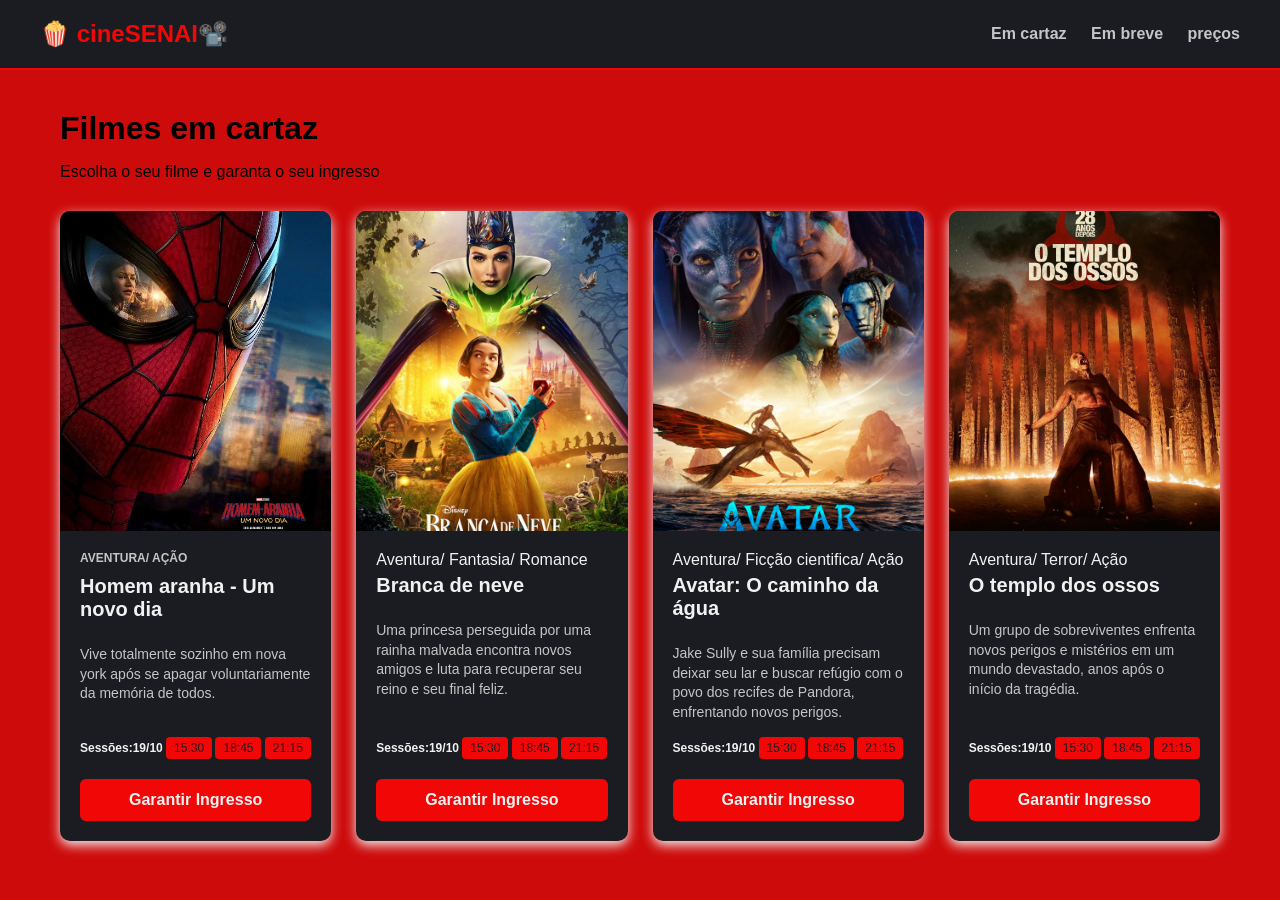
==== index.html @ 5ab1edb9 "meu primeiro commit" ====
<!DOCTYPE html>
<html lang="pt-BR">
<head>
    <meta charset="UTF-8">
    <meta name="viewport" content="width=device-width, initial-scale=1.0">
    <title>CineSENAI -Filmes em cartaz</title>
    <link rel="stylesheet" href="style.css">
</head>
<body>
    <header class="cabecalho">
        <div class = "logo"> 🍿 cineSENAI📽️</div> 
        <nav class= "menu">
            <a href="">Em cartaz</a>
            <a href="">Em breve</a>
            <a href="">preços</a>
        </nav>
    </header>    

    <main class="container">
        <h1 class="titulo-secao"> Filmes em cartaz</h1>
        <p class= "subtitulo">Escolha o seu filme e garanta o seu ingresso</p>

        <section class="grade-filmes">
            <article class="card-filme">
             <img class= "poster" src="images.jpg" alt="Poster homem aranha">
             <div class="conteudo-filme">
                <span class= "genero"> Aventura/ Ação</span>
                <h2 class="nome-filme">Homem aranha - Um novo dia</h2>
                <p class="sinopse">Vive totalmente sozinho em nova york após se apagar voluntariamente da memória de todos. </p>

                <div class="sessoes">
                    <strong>Sessões:19/10</strong>
                    <span class="horario">15:30</span>
                    <span class="horario">18:45</span>
                    <span class="horario">21:15</span>
                </div>

                <a href="#" class="Botao-comprar">Garantir Ingresso</a>

             </div>
            </article>

           

            <article class="card-filme">
             <img class= "poster" src="branca_neve.jpeg" alt="Poster Branca de neve">
             <div class="conteudo-filme">
                <span clas="genero"> Aventura/ Fantasia/ Romance</span>
                <h2 class="nome-filme">Branca de neve</h2>
                <p class="sinopse">Uma princesa perseguida por uma rainha malvada encontra novos amigos e luta para recuperar seu reino e seu final feliz. </p>

                <div class="sessoes">
                    <strong>Sessões:19/10</strong>
                    <span class="horario">15:30</span>
                    <span class="horario">18:45</span>
                    <span class="horario">21:15</span>
                </div>

                <a href="#" class="Botao-comprar">Garantir Ingresso</a>
             </div>
            </article>


            <article class="card-filme">
             <img class= "poster" src="imagem_avatar.jpg" alt="Poster Avatar">
             <div class="conteudo-filme">
                <span clas="genero"> Aventura/ Ficção cientifica/ Ação</span>
                <h2 class="nome-filme">Avatar: O caminho da água</h2>
                <p class="sinopse">Jake Sully e sua família precisam deixar seu lar e buscar refúgio com o povo dos recifes de Pandora, enfrentando novos perigos. </p>

                <div class="sessoes">
                    <strong>Sessões:19/10</strong>
                    <span class="horario">15:30</span>
                    <span class="horario">18:45</span>
                    <span class="horario">21:15</span>
                </div>

                <a href="#" class="Botao-comprar">Garantir Ingresso</a>
             </div>
            </article>

            

             <article class="card-filme">
             <img class= "poster" src="templo_ossos.jpg" alt="Poster O templo dos ossos">
             <div class="conteudo-filme">
                <span clas="genero"> Aventura/ Terror/ Ação </span>
                <h2 class="nome-filme">O templo dos ossos</h2>
                <p class="sinopse">Um grupo de sobreviventes enfrenta novos perigos e mistérios em um mundo devastado, anos após o início da tragédia. </p>

                <div class="sessoes">
                    <strong>Sessões:19/10</strong>
                    <span class="horario">15:30</span>
                    <span class="horario">18:45</span>
                    <span class="horario">21:15</span>
                </div>

                <a href="#" class="Botao-comprar">Garantir Ingresso</a>
             </div>
            </article>

         </section>
 </main>
</body>
</html>
---- style.css ----
/*Formatação da minha pagina*/

*{
    box-sizing: border-box;
}

body{
    margin: 0;
    padding: 0;
    font-family: Arial, Helvetica, sans-serif;
    background-color: rgb(206, 11, 11);
    color: #f1f1f1;
}

.cabecalho{
    background-color: #1b1c22;
    padding: 20px 40px;
    display: flex;
    justify-content: space-between;
    align-items: center;
    border-bottom: 2px solid #f20707;
}

.logo{
    font-size: 24px;
    font-weight: bold;
    color: #f20707;
}
.menu a{
    color: #c5c5c5;
    text-decoration: none;
    margin-left: 20px;
    font-weight: bold;
    transition: color 0.3s ease;
}
.container{
    max-width: 1200px;  /*largura maxima da tela*/
    margin: 40px auto;  /*margem*/
    padding: 0 20px;
}

.titulo-secao{
    font-size: 32px;
    margin-bottom: 5px;
    color: black;
}

.subtitulo{
    color: black;
    margin-bottom: 30px;
}

.grade-filmes{ 
    display: grid; /**ORGANIZAR TODOS OS ELEMENTOS (FILHOS) EM LINHAS E COLUNAS*/
    grid-template-columns: repeat(auto-fit, minmax(260px, 1fr));
    gap: 25px;
}
.card-filme{
    background-color: #1b1c22;
    border-radius: 10px; /*ARREDONDA OS 4 CANTOS*/
    overflow: hidden; /*CORTAR E ESCONDER QUALQUER CONTEUDO QUE ULTRAPASSEM OS LIMITES*/
    box-shadow: 0 4px 12px #f1f1f1;
    display: flex;
    flex-direction: column; /*muda o eixp de alinhamento, fazendo com que os elementos filho fiquem um embaixo do outro*/
}

.card-filme:hover{
    transform: translateY(-8px); /*ELEVA O CARD PARA CIMA*/
    box-shadow: 0 10px 20px #1b1c22;
}
.poster{
    width: 100%;
    height: 320px;
    object-fit: cover; /*GARANTE QUE TODAS AS IMAGENS FIQUEM COM A ALTURA PERFEITA */
}
.conteudo-filme{
    padding: 20px;
    display: flex; /*LADO A LADO*/
    flex-direction: column;
    flex-grow: 1;  /*ESTICA VERTICALMENTE E EMPURRA O BOTÃO PARA A BASE*/
}

.genero{
    font-size: 12px;
    color: #c5c5c5;
    text-transform: uppercase;
    font-weight: bold;
    margin-bottom: 5px;
}
.nome-filme{
    font-size: 20px;
    margin: 5px 0 10px 0;
}

.sinopse{
    font-size: 14px;
    color: #c5c5c5;
    line-height: 1.4;
    margin-bottom: 15px;
    flex-grow: 1;
}
.sessoes{
    font-size: 12px;
    margin-bottom: 20px;
}
.horario{
    display: inline-block;
    background-color: #f20707;
    padding: 4px 8px;
    border-radius: 4px;
    color: #1b1c22;
    
}
.Botao-comprar{
    display: block;
    text-align: center;
    background-color: #f20707;
    color: #f1f1f1;
    padding: 12px 0;
    border-radius: 6px;
    text-decoration: none;
    font-weight: bold;
}
.Botao-comprar:hover{
    background-color: aquamarine;
}
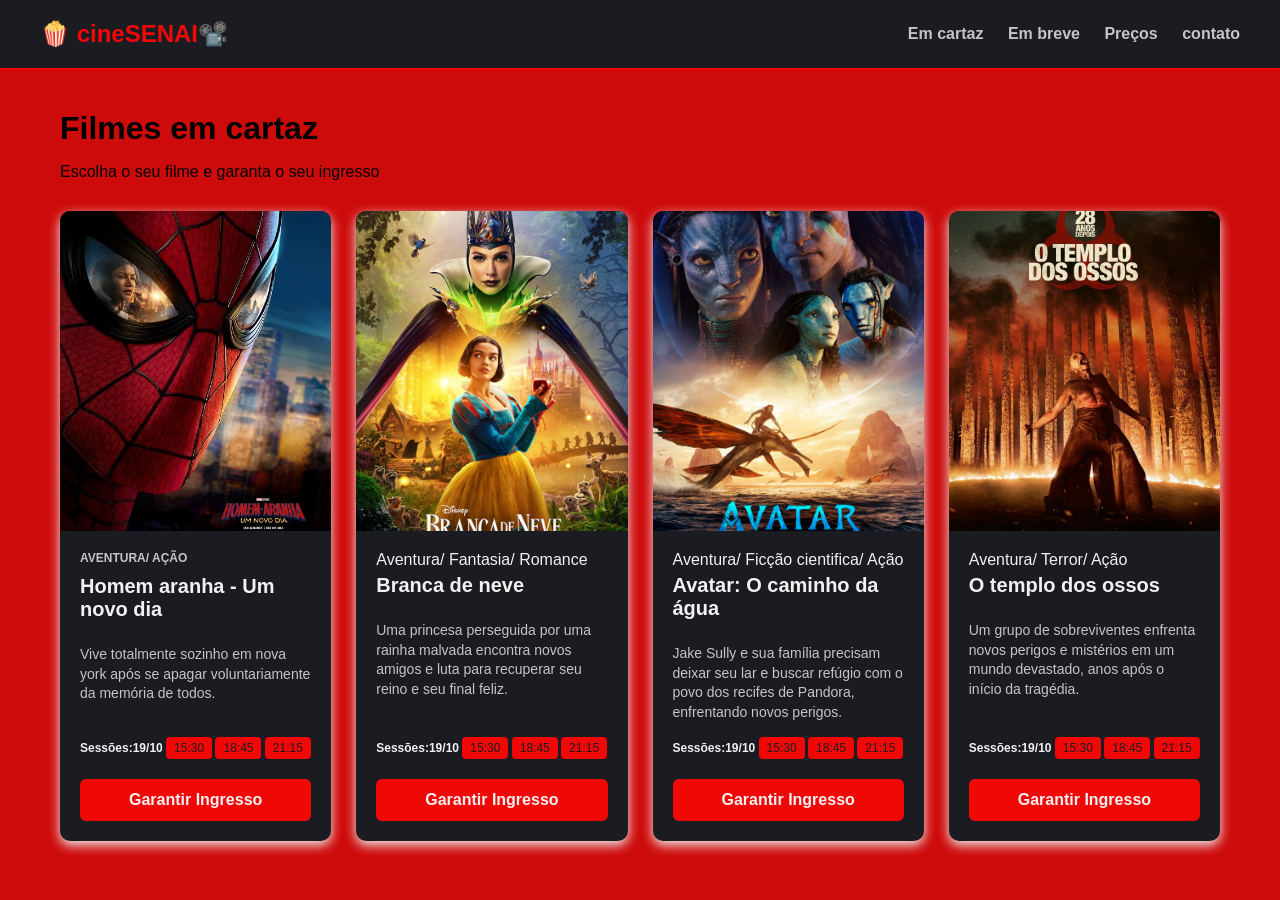
==== commit 6fe4c0bb: "atualização das paginas" ====
--- a/index.html
+++ b/index.html
@@ -11,8 +11,10 @@
         <div class = "logo"> 🍿 cineSENAI📽️</div> 
         <nav class= "menu">
             <a href="">Em cartaz</a>
-            <a href="">Em breve</a>
-            <a href="">preços</a>
+            <a href="breve.html">Em breve</a>
+            <a href="precos.html">Preços</a>
+            <a href="contato.html" target="_blank">contato</a>
+            
         </nav>
     </header>    
 
@@ -35,7 +37,7 @@
                     <span class="horario">21:15</span>
                 </div>
 
-                <a href="#" class="Botao-comprar">Garantir Ingresso</a>
+                <a href="precos.html" class="Botao-comprar">Garantir Ingresso</a>
 
              </div>
             </article>
@@ -56,7 +58,7 @@
                     <span class="horario">21:15</span>
                 </div>
 
-                <a href="#" class="Botao-comprar">Garantir Ingresso</a>
+                <a href="precos.html" class="Botao-comprar">Garantir Ingresso</a>
              </div>
             </article>
 
@@ -75,7 +77,7 @@
                     <span class="horario">21:15</span>
                 </div>
 
-                <a href="#" class="Botao-comprar">Garantir Ingresso</a>
+                <a href="precos.html" class="Botao-comprar">Garantir Ingresso</a>
              </div>
             </article>
 
@@ -95,7 +97,7 @@
                     <span class="horario">21:15</span>
                 </div>
 
-                <a href="#" class="Botao-comprar">Garantir Ingresso</a>
+                <a href="precos.html" class="Botao-comprar">Garantir Ingresso</a>
              </div>
             </article>
 
--- a/style.css
+++ b/style.css
@@ -123,4 +123,72 @@
 }
 .Botao-comprar:hover{
     background-color: aquamarine;
-}+}
+
+.area-inscricao{
+    display: flex;
+    gap: 30px;
+    align-items: flex-start; /*ALINHA O TOPO DE TODAS AS COLUNAS*/
+}
+
+.coluna-form{
+    flex: 1;
+    min-width: 320px;
+    background-color: #1b1c22;
+    padding: 30px;
+    border-radius: 10px;
+    box-shadow: 0 4px 12px #c5c5c5;
+}
+.coluna-midia{
+    flex: 1;
+    min-width: 320px;
+    display: flex;
+    gap: 20px;
+    flex-direction: column;
+}
+
+.coluna-form label{
+    font-size: 14px;
+    font-weight: bold;
+    color:#c5c5c5
+}
+
+.coluna-form input[type="text"],
+.coluna-form input[type="password"],
+.coluna-form input[type="email"],
+.coluna-form input[type="date"],
+.coluna-form select{
+    width: 100%;
+    padding: 10px;
+    margin-top: 5px;
+    margin-bottom: 15px;
+    background-color: #1b1c22;
+    border-radius: 5px;
+    color: #f1f1f1;
+    font-size: 14px;
+}
+.btn-enviar{
+    background-color: #f20707;
+    color:#f1f1f1;
+    border: none;
+    padding: 12px 24px;
+    border-radius: 6px;
+    font-weight: bold;
+    cursor: pointer;
+}
+.btn-enviar:hover{
+    background-color: #c5c5c5;
+}
+
+.btn-limpar{
+    background-color: #f20707;
+    color:#f1f1f1;
+    border: none;
+    padding: 12px 24px;
+    border-radius: 6px;
+    font-weight: bold;
+    cursor: pointer;
+}
+.btn-limpar:hover{
+    background-color: #c5c5c5;
+}
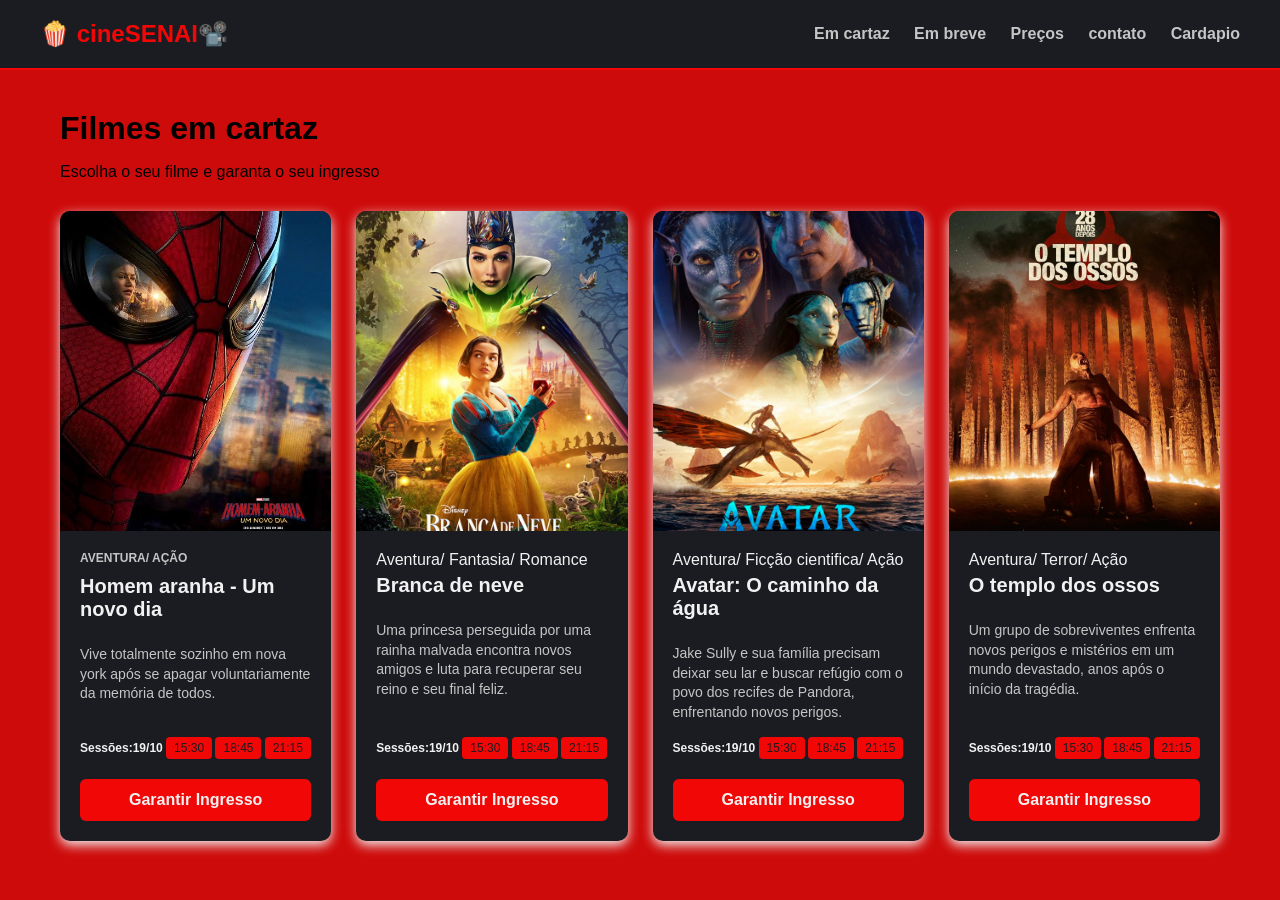
==== commit 68de8acd: "atualização do meu site" ====
--- a/index.html
+++ b/index.html
@@ -14,6 +14,7 @@
             <a href="breve.html">Em breve</a>
             <a href="precos.html">Preços</a>
             <a href="contato.html" target="_blank">contato</a>
+            <a href="cardapio.html">Cardapio</a>
             
         </nav>
     </header>    
--- a/style.css
+++ b/style.css
@@ -1,4 +1,3 @@
-/*Formatação da minha pagina*/
 
 *{
     box-sizing: border-box;
@@ -34,8 +33,8 @@
     transition: color 0.3s ease;
 }
 .container{
-    max-width: 1200px;  /*largura maxima da tela*/
-    margin: 40px auto;  /*margem*/
+    max-width: 1200px;  /* LARGURA MAXIMA DA TELA*/
+    margin: 40px auto;  /*MARGEM*/
     padding: 0 20px;
 }
 
@@ -49,21 +48,21 @@
     color: black;
     margin-bottom: 30px;
 }
-
+/*ORGANIZAR TODOS OS ELEMENTOS (FILHOS) EM LINHAS E COLUNAS*/
 .grade-filmes{ 
-    display: grid; /**ORGANIZAR TODOS OS ELEMENTOS (FILHOS) EM LINHAS E COLUNAS*/
+    display: grid; 
     grid-template-columns: repeat(auto-fit, minmax(260px, 1fr));
     gap: 25px;
 }
+
 .card-filme{
     background-color: #1b1c22;
     border-radius: 10px; /*ARREDONDA OS 4 CANTOS*/
     overflow: hidden; /*CORTAR E ESCONDER QUALQUER CONTEUDO QUE ULTRAPASSEM OS LIMITES*/
     box-shadow: 0 4px 12px #f1f1f1;
     display: flex;
-    flex-direction: column; /*muda o eixp de alinhamento, fazendo com que os elementos filho fiquem um embaixo do outro*/
-}
-
+    flex-direction: column; /*MUDA O EIXO DE ALINHAMENTO, FAZENDO COM QUE OS ELEMENTOS FILHO FIQUEM UM EMBAIXO DO OUTRO*/
+}
 .card-filme:hover{
     transform: translateY(-8px); /*ELEVA O CARD PARA CIMA*/
     box-shadow: 0 10px 20px #1b1c22;
@@ -192,3 +191,26 @@
 .btn-limpar:hover{
     background-color: #c5c5c5;
 }
+.tabela-cardapio{
+    width: 80%;
+    border-radius: 10px;
+}
+.tabela-preço{
+    width: 100%;
+    background-color: #A91101;
+    text-align: left;
+    font-size: 15px;
+}
+.tabela-preço th{
+    background-color: #1b1c22;
+    color:#f1f1f1;
+    padding: 16px 20px;
+    font-weight: bold;
+    text-transform: uppercase;
+    border-bottom: 2px solid #A91101;
+}
+.tabela-preço td{
+    padding: 16px 20px;
+    border-bottom: 1px solid #A91101;
+    color: #f1f1f1;
+}
